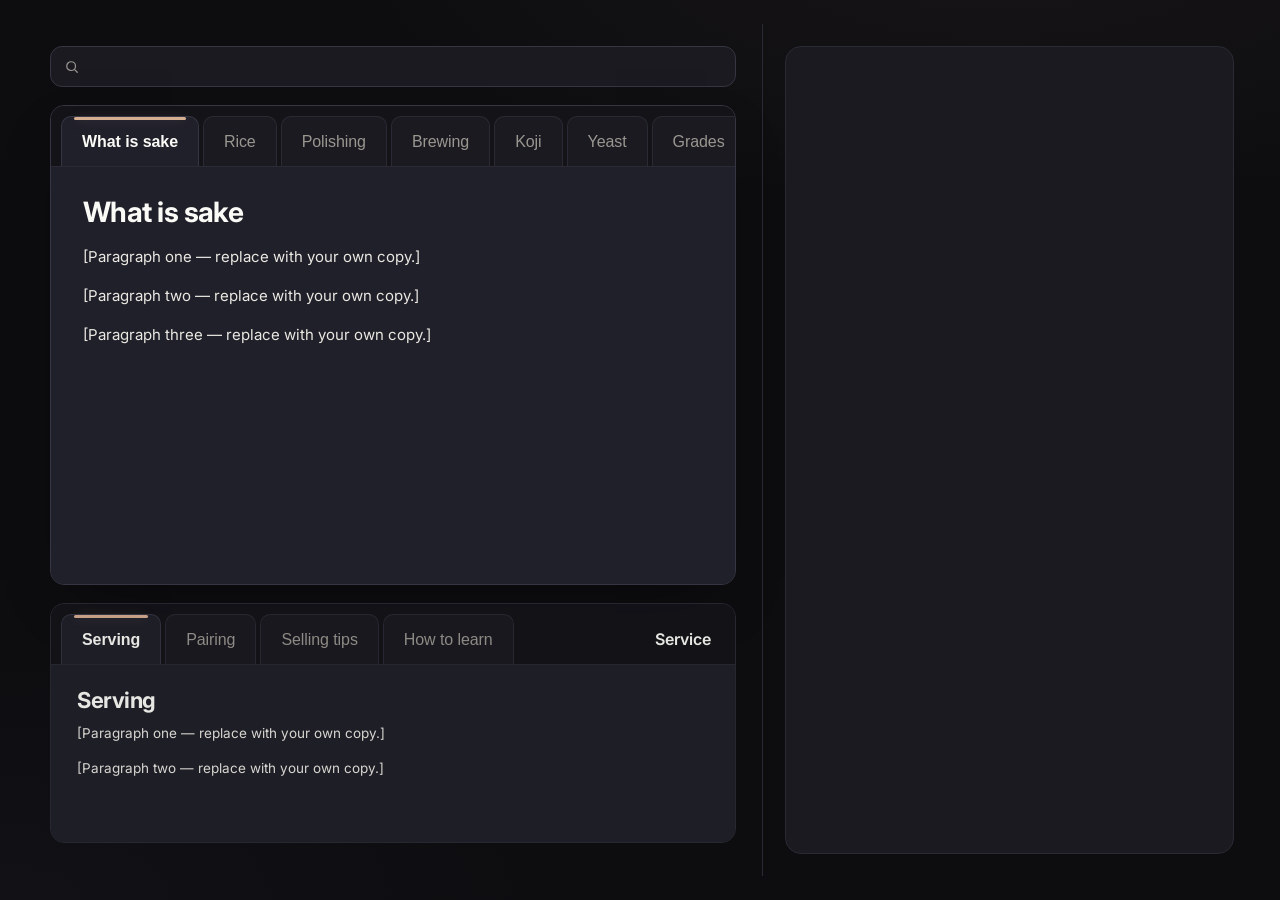
==== Sake Cheat Sheet.html @ 6416d481 "Initial commit" ====
<!doctype html>
<html lang="en">
<head>
<meta charset="utf-8" />
<meta name="viewport" content="width=device-width,initial-scale=1" />
<title>Sake — service cheat sheet</title>
<link rel="preconnect" href="https://fonts.googleapis.com" />
<link rel="preconnect" href="https://fonts.gstatic.com" crossorigin />
<link href="https://fonts.googleapis.com/css2?family=Inter:wght@400;500;600;700&family=JetBrains+Mono:wght@400;500;600&display=swap" rel="stylesheet" />
<link rel="stylesheet" href="sake-style.css" />
</head>
<body>

<main class="shell">

  <section class="left">
    <div class="search" id="search">
      <svg width="14" height="14" viewBox="0 0 16 16" fill="none">
        <circle cx="7" cy="7" r="5" stroke="#9a9690" stroke-width="1.4"/>
        <path d="M11 11l3 3" stroke="#9a9690" stroke-width="1.4" stroke-linecap="round"/>
      </svg>
      <input id="search-input" />
    </div>

    <div class="row focused" data-row="r1" data-label="Foundations">
      <div class="tab-strip" data-tabs></div>
      <div class="tab-panel" data-panel></div>
    </div>

    <div class="row" data-row="r2" data-label="Service">
      <div class="tab-strip" data-tabs></div>
      <div class="tab-panel" data-panel></div>
    </div>
  </section>

  <aside class="right">
    <div class="visual" id="visual"></div>
  </aside>

</main>

<script src="sake-content.js"></script>
<script src="sake-app.js"></script>

</body>
</html>
---- sake-style.css ----
:root {
  --bg-0: #0d0d10;
  --bg-1: #131318;
  --bg-2: #1a1a20;
  --surface: #20202a;
  --border: #2a2a35;
  --border-2: #353543;

  --ink: #ebe8e2;
  --ink-strong: #fafaf6;
  --ink-dim: #9a9690;

  --accent: oklch(0.78 0.06 57);
  --accent-dim: oklch(0.42 0.05 57);
  --accent-glow: oklch(0.78 0.06 57 / 0.18);

  --sans: 'Inter', system-ui, -apple-system, sans-serif;
  --mono: 'JetBrains Mono', ui-monospace, monospace;

  --page-margin: 24px;
  --split-left: 60%;
  --row-active-h: calc(100vh - 420px);
  --row-passive-h: 240px;
}

* {
  box-sizing: border-box;
}

html, body {
  margin: 0;
  padding: 0;
  color: var(--ink);
  font-family: var(--sans);
}

body {
  min-height: 100vh;
  padding: var(--page-margin);
  -webkit-font-smoothing: antialiased;
  background:
    radial-gradient(1100px 500px at 78% -10%, oklch(0.5 0.05 57 / 0.10), transparent 60%),
    radial-gradient(900px 400px at 0% 100%, oklch(0.4 0.04 280 / 0.08), transparent 60%),
    var(--bg-0);
}

::selection {
  background: var(--accent-glow);
  color: var(--ink-strong);
}

/* Layout */

.shell {
  display: grid;
  grid-template-columns: var(--split-left) 1fr;
  height: calc(100vh - 2 * var(--page-margin));
}

.left {
  display: flex;
  flex-direction: column;
  gap: 18px;
  min-width: 0;
  padding: 22px 26px 32px;
  border-right: 1px solid var(--border);
}

.right {
  position: sticky;
  top: var(--page-margin);
  height: calc(100vh - 2 * var(--page-margin));
  display: flex;
  flex-direction: column;
  padding: 22px;
}

/* Search */

.search {
  display: flex;
  align-items: center;
  gap: 10px;
  padding: 10px 14px;
  background: var(--bg-2);
  border: 1px solid var(--border-2);
  border-radius: 12px;
  transition: border-color .15s, background .15s;
}

.search:focus-within {
  border-color: var(--accent-dim);
  background: var(--surface);
  box-shadow: 0 0 0 3px var(--accent-glow);
}

.search svg {
  flex-shrink: 0;
}

.search input {
  flex: 1;
  background: transparent;
  border: 0;
  outline: 0;
  color: var(--ink);
  font-family: var(--sans);
  font-size: 14px;
}

/* Cards */

.row {
  display: flex;
  flex-direction: column;
  height: var(--row-passive-h);
  background: linear-gradient(180deg, var(--bg-2), var(--bg-1));
  border: 1px solid var(--border);
  border-radius: 14px;
  overflow: hidden;
  transition: height .35s cubic-bezier(.2,.7,.2,1), border-color .25s;
}

.row.focused {
  height: var(--row-active-h);
  border-color: var(--border-2);
  box-shadow:
    0 0 0 1px rgba(255,255,255,0.02) inset,
    0 24px 60px -30px rgba(0,0,0,0.6);
}

.row:not(.focused) {
  opacity: 0.92;
}

/* Tabs */

.tab-strip {
  display: flex;
  align-items: stretch;
  gap: 4px;
  padding: 10px 10px 0;
  background: var(--bg-1);
  border-bottom: 1px solid var(--border);
  overflow-x: auto;
  overflow-y: hidden;
  scrollbar-width: thin;
  scrollbar-color: var(--border-2) transparent;
}

.tab-strip::-webkit-scrollbar { height: 4px; }
.tab-strip::-webkit-scrollbar-thumb { background: var(--border-2); border-radius: 4px; }

.row-label {
  margin-left: auto;
  align-self: center;
  padding: 0 14px;
  flex-shrink: 0;
  font-family: var(--sans);
  font-size: 16px;
  font-weight: 600;
  color: var(--ink-strong);
  white-space: nowrap;
}

.tab {
  flex: 0 0 auto;
  padding: 16px 20px;
  background: var(--bg-2);
  color: var(--ink-dim);
  border: 1px solid var(--border);
  border-bottom: none;
  border-radius: 10px 10px 0 0;
  font-size: 16px;
  font-weight: 500;
  letter-spacing: -0.005em;
  white-space: nowrap;
  cursor: pointer;
  position: relative;
  margin-bottom: -1px;
  transition: color .15s, background .15s, border-color .15s;
}

.tab:hover:not(.active) {
  color: var(--ink);
  background: var(--surface);
  border-color: var(--border-2);
}

.tab.active {
  color: var(--ink-strong);
  font-weight: 600;
  background: var(--surface);
  border-color: var(--border-2);
  border-bottom-color: var(--surface);
}

.tab.active::after {
  content: '';
  position: absolute;
  top: 0;
  left: 12px;
  right: 12px;
  height: 3px;
  background: var(--accent);
  border-radius: 2px;
  box-shadow: 0 0 12px var(--accent-glow);
}

/* Panel */

.tab-panel {
  flex: 1;
  min-height: 0;
  display: flex;
  flex-direction: column;
  background: var(--surface);
  overflow: hidden;
}

.panel-inner {
  flex: 1;
  min-height: 0;
  padding: 28px 32px;
  overflow: hidden;
}

.row:not(.focused) .panel-inner {
  padding: 22px 26px;
}

.topic-title {
  margin: 0 0 16px;
  font-size: 28px;
  font-weight: 700;
  letter-spacing: -0.02em;
  color: var(--ink-strong);
}

.row:not(.focused) .topic-title {
  font-size: 22px;
  margin-bottom: 10px;
}

.topic-text p {
  margin: 0 0 14px;
  font-size: 15px;
  line-height: 1.65;
  color: var(--ink);
  max-width: 70ch;
}

.topic-text p:last-child {
  margin-bottom: 0;
}

.row:not(.focused) .topic-text p {
  font-size: 13.5px;
  line-height: 1.55;
}

/* Right pane */

.visual {
  flex: 1;
  background: var(--bg-2);
  border: 1px solid var(--border);
  border-radius: 16px;
  overflow: hidden;
}

/* Responsive */

@media (max-width: 900px) {
  .shell {
    grid-template-columns: 1fr;
  }
  .right {
    position: relative;
    height: auto;
    min-height: 360px;
  }
  .left {
    border-right: none;
    border-bottom: 1px solid var(--border);
  }
}
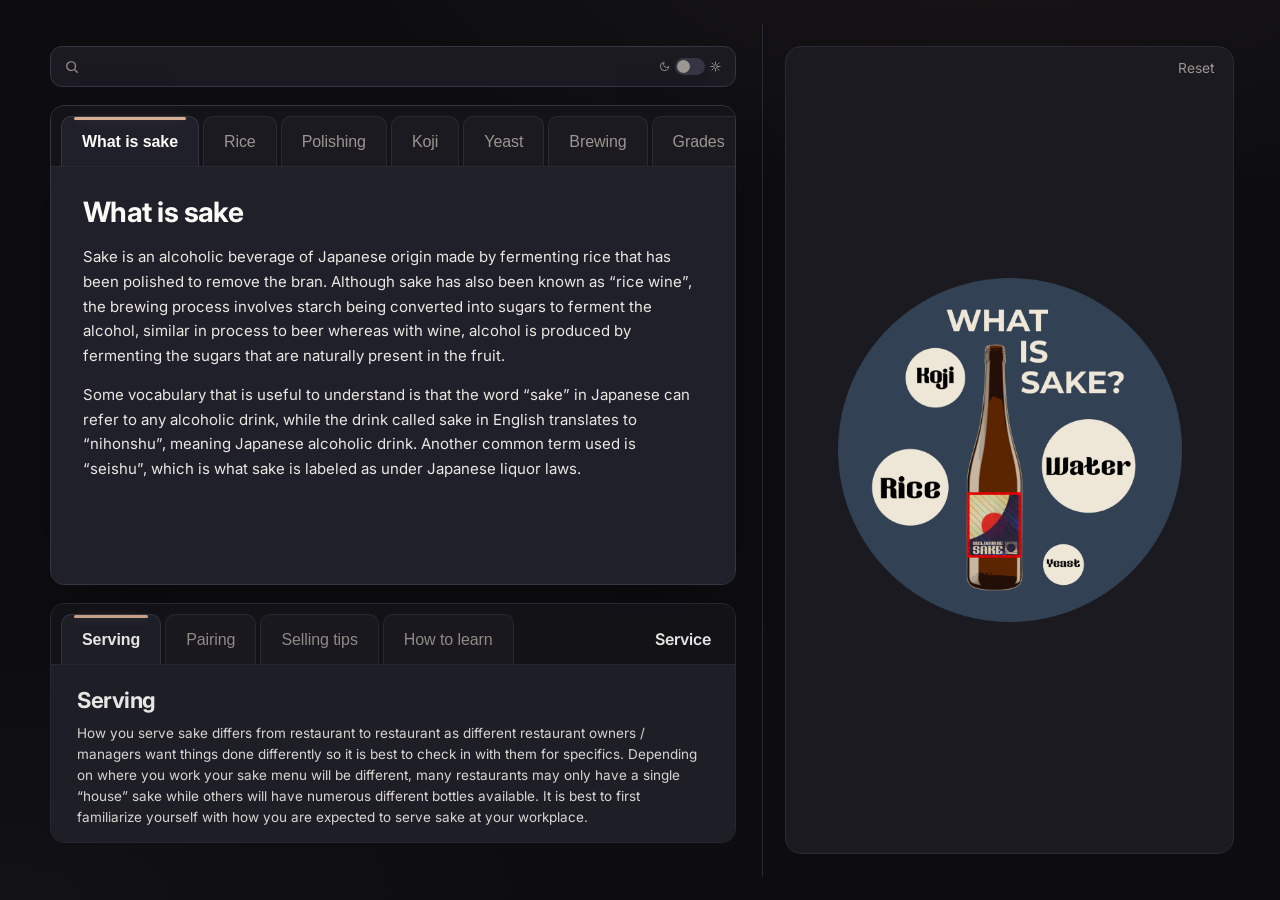
==== commit f8ba51ae: "site updates" ====
--- a/Sake Cheat Sheet.html
+++ b/Sake Cheat Sheet.html
@@ -1,46 +1,64 @@
 <!doctype html>
 <html lang="en">
-<head>
-<meta charset="utf-8" />
-<meta name="viewport" content="width=device-width,initial-scale=1" />
-<title>Sake — service cheat sheet</title>
-<link rel="preconnect" href="https://fonts.googleapis.com" />
-<link rel="preconnect" href="https://fonts.gstatic.com" crossorigin />
-<link href="https://fonts.googleapis.com/css2?family=Inter:wght@400;500;600;700&family=JetBrains+Mono:wght@400;500;600&display=swap" rel="stylesheet" />
-<link rel="stylesheet" href="sake-style.css" />
-</head>
-<body>
+  <head>
+    <meta charset="utf-8" />
+    <meta name="viewport" content="width=device-width,initial-scale=1" />
+    <title>Sake — service cheat sheet</title>
+    <link rel="preconnect" href="https://fonts.googleapis.com" />
+    <link rel="preconnect" href="https://fonts.gstatic.com" crossorigin />
+    <link
+      href="https://fonts.googleapis.com/css2?family=Inter:wght@400;500;600;700&family=JetBrains+Mono:wght@400;500;600&display=swap"
+      rel="stylesheet"
+    />
+    <link rel="stylesheet" href="sake-style.css" />
+  </head>
+  <body>
+    <main class="shell">
+      <section class="left">
+        <div class="search" id="search">
+          <svg width="14" height="14" viewBox="0 0 16 16" fill="none">
+            <circle cx="7" cy="7" r="5" stroke="#9a9690" stroke-width="1.4" />
+            <path
+              d="M11 11l3 3"
+              stroke="#9a9690"
+              stroke-width="1.4"
+              stroke-linecap="round"
+            />
+          </svg>
+          <input id="search-input" />
+          <label class="theme-toggle" title="Toggle light/dark mode">
+            <input type="checkbox" id="theme-toggle-input" class="theme-toggle-input" />
+            <svg class="toggle-icon" width="11" height="11" viewBox="0 0 24 24" fill="none" stroke="currentColor" stroke-width="2" stroke-linecap="round" stroke-linejoin="round">
+              <path d="M21 12.79A9 9 0 1 1 11.21 3 7 7 0 0 0 21 12.79z"/>
+            </svg>
+            <span class="theme-track"><span class="theme-thumb"></span></span>
+            <svg class="toggle-icon" width="11" height="11" viewBox="0 0 24 24" fill="none" stroke="currentColor" stroke-width="2" stroke-linecap="round" stroke-linejoin="round">
+              <circle cx="12" cy="12" r="4"/>
+              <line x1="12" y1="2" x2="12" y2="6"/><line x1="12" y1="18" x2="12" y2="22"/>
+              <line x1="4.22" y1="4.22" x2="7.05" y2="7.05"/><line x1="16.95" y1="16.95" x2="19.78" y2="19.78"/>
+              <line x1="2" y1="12" x2="6" y2="12"/><line x1="18" y1="12" x2="22" y2="12"/>
+              <line x1="4.22" y1="19.78" x2="7.05" y2="16.95"/><line x1="16.95" y1="7.05" x2="19.78" y2="4.22"/>
+            </svg>
+          </label>
+        </div>
 
-<main class="shell">
+        <div class="row focused" data-row="r1" data-label="Foundations">
+          <div class="tab-strip" data-tabs></div>
+          <div class="tab-panel" data-panel></div>
+        </div>
 
-  <section class="left">
-    <div class="search" id="search">
-      <svg width="14" height="14" viewBox="0 0 16 16" fill="none">
-        <circle cx="7" cy="7" r="5" stroke="#9a9690" stroke-width="1.4"/>
-        <path d="M11 11l3 3" stroke="#9a9690" stroke-width="1.4" stroke-linecap="round"/>
-      </svg>
-      <input id="search-input" />
-    </div>
+        <div class="row" data-row="r2" data-label="Service">
+          <div class="tab-strip" data-tabs></div>
+          <div class="tab-panel" data-panel></div>
+        </div>
+      </section>
 
-    <div class="row focused" data-row="r1" data-label="Foundations">
-      <div class="tab-strip" data-tabs></div>
-      <div class="tab-panel" data-panel></div>
-    </div>
+      <aside class="right">
+        <div class="visual" id="visual"></div>
+      </aside>
+    </main>
 
-    <div class="row" data-row="r2" data-label="Service">
-      <div class="tab-strip" data-tabs></div>
-      <div class="tab-panel" data-panel></div>
-    </div>
-  </section>
-
-  <aside class="right">
-    <div class="visual" id="visual"></div>
-  </aside>
-
-</main>
-
-<script src="sake-content.js"></script>
-<script src="sake-app.js"></script>
-
-</body>
+    <script src="sake-content.js"></script>
+    <script src="sake-app.js"></script>
+  </body>
 </html>
--- a/sake-style.css
+++ b/sake-style.css
@@ -14,8 +14,8 @@
   --accent-dim: oklch(0.42 0.05 57);
   --accent-glow: oklch(0.78 0.06 57 / 0.18);
 
-  --sans: 'Inter', system-ui, -apple-system, sans-serif;
-  --mono: 'JetBrains Mono', ui-monospace, monospace;
+  --sans: "Inter", system-ui, -apple-system, sans-serif;
+  --mono: "JetBrains Mono", ui-monospace, monospace;
 
   --page-margin: 24px;
   --split-left: 60%;
@@ -23,11 +23,44 @@
   --row-passive-h: 240px;
 }
 
+html[data-theme="light"] {
+  --bg-0: #f0ece3;
+  --bg-1: #e8e4db;
+  --bg-2: #dedad0;
+  --surface: #d0ccc0;
+  --border: #c0bcb0;
+  --border-2: #aaa698;
+  --ink: #282418;
+  --ink-strong: #0e0c06;
+  --ink-dim: #72685a;
+  --accent: oklch(0.52 0.08 57);
+  --accent-dim: oklch(0.38 0.06 57);
+  --accent-glow: oklch(0.52 0.08 57 / 0.2);
+}
+
+html[data-theme="light"] body {
+  background:
+    radial-gradient(
+      1100px 500px at 78% -10%,
+      oklch(0.85 0.05 57 / 0.15),
+      transparent 60%
+    ),
+    radial-gradient(
+      900px 400px at 0% 100%,
+      oklch(0.75 0.04 280 / 0.08),
+      transparent 60%
+    ),
+    var(--bg-0);
+}
+
+/* Theme toggle switch */
+
 * {
   box-sizing: border-box;
 }
 
-html, body {
+html,
+body {
   margin: 0;
   padding: 0;
   color: var(--ink);
@@ -39,8 +72,16 @@
   padding: var(--page-margin);
   -webkit-font-smoothing: antialiased;
   background:
-    radial-gradient(1100px 500px at 78% -10%, oklch(0.5 0.05 57 / 0.10), transparent 60%),
-    radial-gradient(900px 400px at 0% 100%, oklch(0.4 0.04 280 / 0.08), transparent 60%),
+    radial-gradient(
+      1100px 500px at 78% -10%,
+      oklch(0.5 0.05 57 / 0.1),
+      transparent 60%
+    ),
+    radial-gradient(
+      900px 400px at 0% 100%,
+      oklch(0.4 0.04 280 / 0.08),
+      transparent 60%
+    ),
     var(--bg-0);
 }
 
@@ -85,10 +126,12 @@
   background: var(--bg-2);
   border: 1px solid var(--border-2);
   border-radius: 12px;
-  transition: border-color .15s, background .15s;
-}
-
-.search:focus-within {
+  transition:
+    border-color 0.15s,
+    background 0.15s;
+}
+
+.search:has(#search-input:focus) {
   border-color: var(--accent-dim);
   background: var(--surface);
   box-shadow: 0 0 0 3px var(--accent-glow);
@@ -108,6 +151,53 @@
   font-size: 14px;
 }
 
+.theme-toggle {
+  flex-shrink: 0;
+  display: flex;
+  align-items: center;
+  gap: 5px;
+  cursor: pointer;
+}
+
+.toggle-icon {
+  color: var(--ink-dim);
+  flex-shrink: 0;
+  transition: color 0.2s;
+}
+
+.theme-toggle-input {
+  display: none;
+}
+
+.theme-track {
+  width: 30px;
+  height: 17px;
+  background: var(--border-2);
+  border-radius: 9px;
+  position: relative;
+  transition: background 0.2s;
+}
+
+.theme-thumb {
+  position: absolute;
+  top: 2px;
+  left: 2px;
+  width: 13px;
+  height: 13px;
+  background: var(--ink-dim);
+  border-radius: 50%;
+  transition: transform 0.2s, background 0.2s;
+}
+
+html[data-theme="light"] .theme-track {
+  background: var(--accent-dim);
+}
+
+html[data-theme="light"] .theme-thumb {
+  transform: translateX(13px);
+  background: var(--ink-strong);
+}
+
 /* Cards */
 
 .row {
@@ -118,15 +208,17 @@
   border: 1px solid var(--border);
   border-radius: 14px;
   overflow: hidden;
-  transition: height .35s cubic-bezier(.2,.7,.2,1), border-color .25s;
+  transition:
+    height 0.35s cubic-bezier(0.2, 0.7, 0.2, 1),
+    border-color 0.25s;
 }
 
 .row.focused {
   height: var(--row-active-h);
   border-color: var(--border-2);
   box-shadow:
-    0 0 0 1px rgba(255,255,255,0.02) inset,
-    0 24px 60px -30px rgba(0,0,0,0.6);
+    0 0 0 1px rgba(255, 255, 255, 0.02) inset,
+    0 24px 60px -30px rgba(0, 0, 0, 0.6);
 }
 
 .row:not(.focused) {
@@ -148,8 +240,13 @@
   scrollbar-color: var(--border-2) transparent;
 }
 
-.tab-strip::-webkit-scrollbar { height: 4px; }
-.tab-strip::-webkit-scrollbar-thumb { background: var(--border-2); border-radius: 4px; }
+.tab-strip::-webkit-scrollbar {
+  height: 4px;
+}
+.tab-strip::-webkit-scrollbar-thumb {
+  background: var(--border-2);
+  border-radius: 4px;
+}
 
 .row-label {
   margin-left: auto;
@@ -178,7 +275,10 @@
   cursor: pointer;
   position: relative;
   margin-bottom: -1px;
-  transition: color .15s, background .15s, border-color .15s;
+  transition:
+    color 0.15s,
+    background 0.15s,
+    border-color 0.15s;
 }
 
 .tab:hover:not(.active) {
@@ -196,7 +296,7 @@
 }
 
 .tab.active::after {
-  content: '';
+  content: "";
   position: absolute;
   top: 0;
   left: 12px;
@@ -222,7 +322,17 @@
   flex: 1;
   min-height: 0;
   padding: 28px 32px;
-  overflow: hidden;
+  overflow-y: auto;
+  scrollbar-width: thin;
+  scrollbar-color: var(--border-2) transparent;
+}
+
+.panel-inner::-webkit-scrollbar {
+  width: 4px;
+}
+.panel-inner::-webkit-scrollbar-thumb {
+  background: var(--border-2);
+  border-radius: 4px;
 }
 
 .row:not(.focused) .panel-inner {
@@ -263,10 +373,103 @@
 
 .visual {
   flex: 1;
+  position: relative;
   background: var(--bg-2);
   border: 1px solid var(--border);
   border-radius: 16px;
   overflow: hidden;
+  display: flex;
+  flex-direction: column;
+}
+
+.zoom-reset {
+  position: absolute;
+  top: 10px;
+  right: 12px;
+  z-index: 10;
+  background: none;
+  border: none;
+  padding: 3px 6px;
+  color: var(--ink-dim);
+  font-family: var(--sans);
+  font-size: 13.8px;
+  cursor: pointer;
+  border-radius: 4px;
+  transition: color 0.15s;
+}
+
+.zoom-reset:hover {
+  color: var(--ink-strong);
+}
+
+.visual-inner {
+  display: flex;
+  flex-direction: column;
+  flex: 1;
+  min-height: 0;
+  opacity: 1;
+  transition: opacity 0.2s ease;
+}
+
+.visual-inner.fading {
+  opacity: 0;
+}
+
+.visual-content {
+  flex: 1;
+  min-height: 0;
+  display: flex;
+  flex-direction: column;
+  align-items: center;
+  justify-content: center;
+  gap: 32px;
+  padding: 28px;
+  overflow-y: auto;
+  scrollbar-width: thin;
+  scrollbar-color: var(--border-2) transparent;
+}
+
+.visual-content::-webkit-scrollbar { width: 4px; }
+.visual-content::-webkit-scrollbar-thumb { background: var(--border-2); border-radius: 4px; }
+
+.visual-figure {
+  display: flex;
+  flex-direction: column;
+  align-items: center;
+  gap: 10px;
+  margin: 0;
+  flex-shrink: 0;
+}
+
+.visual-img {
+  max-width: 88%;
+  max-height: 60.5vh;
+  width: auto;
+  height: auto;
+  object-fit: contain;
+  display: block;
+  border-radius: 8px;
+}
+
+.visual-caption {
+  font-size: 13px;
+  line-height: 1.5;
+  color: var(--ink);
+  text-align: center;
+  max-width: 70%;
+  font-style: italic;
+}
+
+.visual-placeholder {
+  display: flex;
+  flex-direction: column;
+  align-items: center;
+  justify-content: center;
+  gap: 12px;
+  color: var(--ink-dim);
+  font-size: 13px;
+  font-family: var(--sans);
+  text-align: center;
 }
 
 /* Responsive */
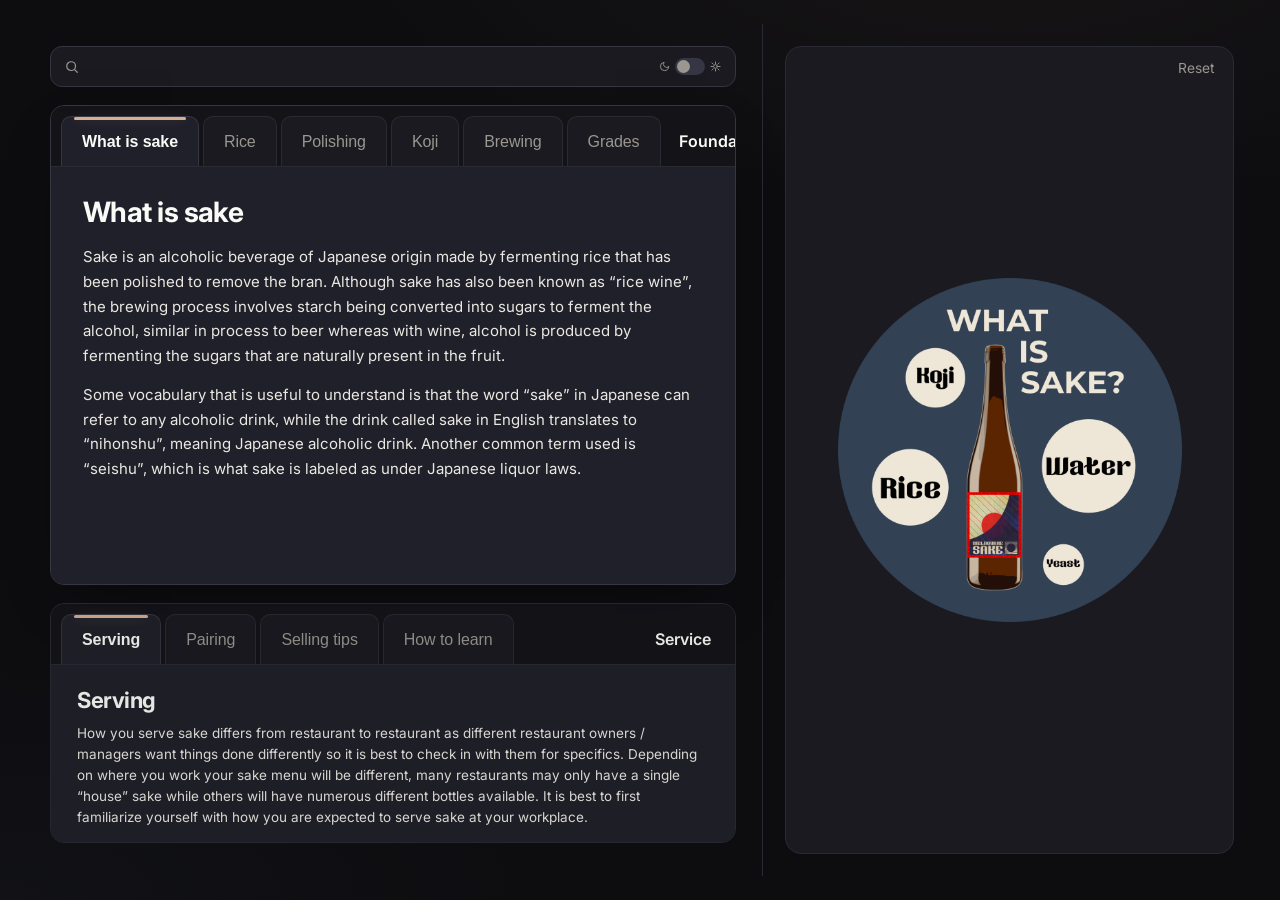
==== commit a635e85f: "final updates" ====
--- a/Sake Cheat Sheet.html
+++ b/Sake Cheat Sheet.html
@@ -27,17 +27,45 @@
           </svg>
           <input id="search-input" />
           <label class="theme-toggle" title="Toggle light/dark mode">
-            <input type="checkbox" id="theme-toggle-input" class="theme-toggle-input" />
-            <svg class="toggle-icon" width="11" height="11" viewBox="0 0 24 24" fill="none" stroke="currentColor" stroke-width="2" stroke-linecap="round" stroke-linejoin="round">
-              <path d="M21 12.79A9 9 0 1 1 11.21 3 7 7 0 0 0 21 12.79z"/>
+            <input
+              type="checkbox"
+              id="theme-toggle-input"
+              class="theme-toggle-input"
+            />
+            <svg
+              class="toggle-icon"
+              width="11"
+              height="11"
+              viewBox="0 0 24 24"
+              fill="none"
+              stroke="currentColor"
+              stroke-width="2"
+              stroke-linecap="round"
+              stroke-linejoin="round"
+            >
+              <path d="M21 12.79A9 9 0 1 1 11.21 3 7 7 0 0 0 21 12.79z" />
             </svg>
             <span class="theme-track"><span class="theme-thumb"></span></span>
-            <svg class="toggle-icon" width="11" height="11" viewBox="0 0 24 24" fill="none" stroke="currentColor" stroke-width="2" stroke-linecap="round" stroke-linejoin="round">
-              <circle cx="12" cy="12" r="4"/>
-              <line x1="12" y1="2" x2="12" y2="6"/><line x1="12" y1="18" x2="12" y2="22"/>
-              <line x1="4.22" y1="4.22" x2="7.05" y2="7.05"/><line x1="16.95" y1="16.95" x2="19.78" y2="19.78"/>
-              <line x1="2" y1="12" x2="6" y2="12"/><line x1="18" y1="12" x2="22" y2="12"/>
-              <line x1="4.22" y1="19.78" x2="7.05" y2="16.95"/><line x1="16.95" y1="7.05" x2="19.78" y2="4.22"/>
+            <svg
+              class="toggle-icon"
+              width="11"
+              height="11"
+              viewBox="0 0 24 24"
+              fill="none"
+              stroke="currentColor"
+              stroke-width="2"
+              stroke-linecap="round"
+              stroke-linejoin="round"
+            >
+              <circle cx="12" cy="12" r="4" />
+              <line x1="12" y1="2" x2="12" y2="6" />
+              <line x1="12" y1="18" x2="12" y2="22" />
+              <line x1="4.22" y1="4.22" x2="7.05" y2="7.05" />
+              <line x1="16.95" y1="16.95" x2="19.78" y2="19.78" />
+              <line x1="2" y1="12" x2="6" y2="12" />
+              <line x1="18" y1="12" x2="22" y2="12" />
+              <line x1="4.22" y1="19.78" x2="7.05" y2="16.95" />
+              <line x1="16.95" y1="7.05" x2="19.78" y2="4.22" />
             </svg>
           </label>
         </div>
--- a/sake-style.css
+++ b/sake-style.css
@@ -186,7 +186,9 @@
   height: 13px;
   background: var(--ink-dim);
   border-radius: 50%;
-  transition: transform 0.2s, background 0.2s;
+  transition:
+    transform 0.2s,
+    background 0.2s;
 }
 
 html[data-theme="light"] .theme-track {
@@ -223,6 +225,13 @@
 
 .row:not(.focused) {
   opacity: 0.92;
+}
+
+.row.solo,
+.row.solo.focused {
+  flex: 1;
+  height: auto !important;
+  min-height: 0;
 }
 
 /* Tabs */
@@ -429,8 +438,13 @@
   scrollbar-color: var(--border-2) transparent;
 }
 
-.visual-content::-webkit-scrollbar { width: 4px; }
-.visual-content::-webkit-scrollbar-thumb { background: var(--border-2); border-radius: 4px; }
+.visual-content::-webkit-scrollbar {
+  width: 4px;
+}
+.visual-content::-webkit-scrollbar-thumb {
+  background: var(--border-2);
+  border-radius: 4px;
+}
 
 .visual-figure {
   display: flex;
